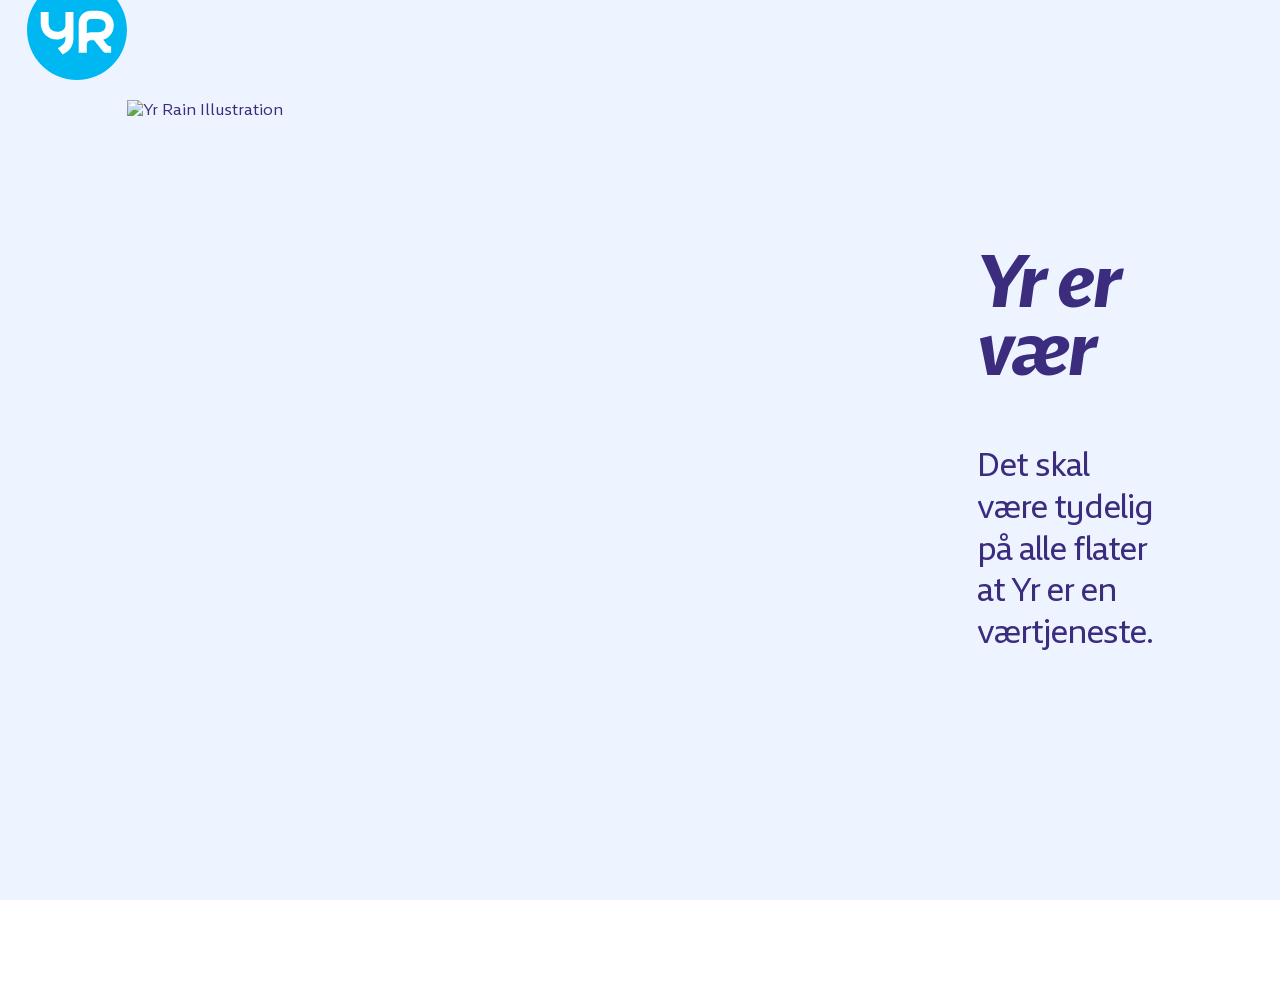
==== yr-design-principles/principle-01.html @ 10c40887 "update" ====
<!DOCTYPE html>
<html lang="no">

<head>
    <meta charset="UTF-8">
    <meta name="viewport" content="width=device-width, initial-scale=1.0">
    <title>Yr Designutforskning 3.0 - Designprinsipper (1: Yr er vær)</title>
    <style>
        @font-face {
            font-family: 'NRK Sans';
            src: url('fonts/NRKSansVariable.ttf') format('truetype');
            font-weight: 100 900;
            font-style: normal;
        }

        @font-face {
            font-family: 'NRK Sans';
            src: url('fonts/NRKSans-ExtraBoldItalic.ttf') format('truetype');
            font-weight: 800;
            font-style: italic;
        }

        :root {
            /* Poster 1: Vær */
            --bg-1: #EDF4FF;
            --text-1: #3B2C7E;

            --font-main: 'NRK Sans', -apple-system, sans-serif;
        }

        body,
        html {
            margin: 0;
            padding: 0;
            font-family: var(--font-main);
            height: 100vh;
            width: 100vw;
            overflow: hidden;
        }

        .poster-section {
            width: 100vw;
            height: 100vh;
            display: flex;
            justify-content: center;
            align-items: center;
            position: relative;
            background-color: var(--bg-1);
            color: var(--text-1);
        }

        .container {
            width: 1920px;
            height: 1080px;
            transform-origin: center;
            transform: scale(min(calc(100vw / 1920), calc(100vh / 1080)));
            display: flex;
            position: relative;
        }

        /* Logo */
        .logo-container {
            position: absolute;
            top: 70px;
            left: 70px;
            z-index: 10;
        }

        .yr-logo-svg {
            width: 100px;
            height: 100px;
        }

        /* Layout */
        .content {
            display: flex;
            width: 100%;
            height: 100%;
            align-items: center;
            padding: 0 170px;
            gap: 150px;
        }

        .illustration-side {
            width: 700px;
            height: 700px;
            flex-shrink: 0;
            display: flex;
            justify-content: center;
            align-items: center;
            position: relative;
        }

        .illustration-side img {
            width: 100%;
            height: 100%;
            object-fit: contain;
        }

        .text-side {
            flex: 1;
            display: flex;
            flex-direction: column;
            justify-content: center;
            max-width: 730px;
        }

        .title {
            font-size: 72px;
            font-weight: 800;
            font-style: italic;
            margin: 0 0 60px 0;
            line-height: 0.95;
            letter-spacing: -2px;
            text-box-edge: cap alphabetic;
            text-box-trim: trim-both;
        }

        .description {
            font-size: 32px;
            font-weight: 450;
            letter-spacing: -1px;
            line-height: 1.3;
            margin: 0;
        }

        p.description+p.description {
            margin-top: 60px;
        }
    </style>
</head>

<body>
    <!-- Poster 1: Yr er vær -->
    <section class="poster-section">
        <div class="container">
            <div class="logo-container">
                <img src="svg/Logo.svg" alt="Yr Logo" class="yr-logo-svg">
            </div>
            <div class="content">
                <div class="illustration-side">
                    <img src="svg/rain.svg" alt="Yr Rain Illustration">
                </div>
                <div class="text-side">
                    <h1 class="title">Yr er vær</h1>
                    <p class="description">
                        Det skal være tydelig på alle flater at Yr er en værtjeneste.
                    </p>
                </div>
            </div>
        </div>
    </section>
</body>

</html>
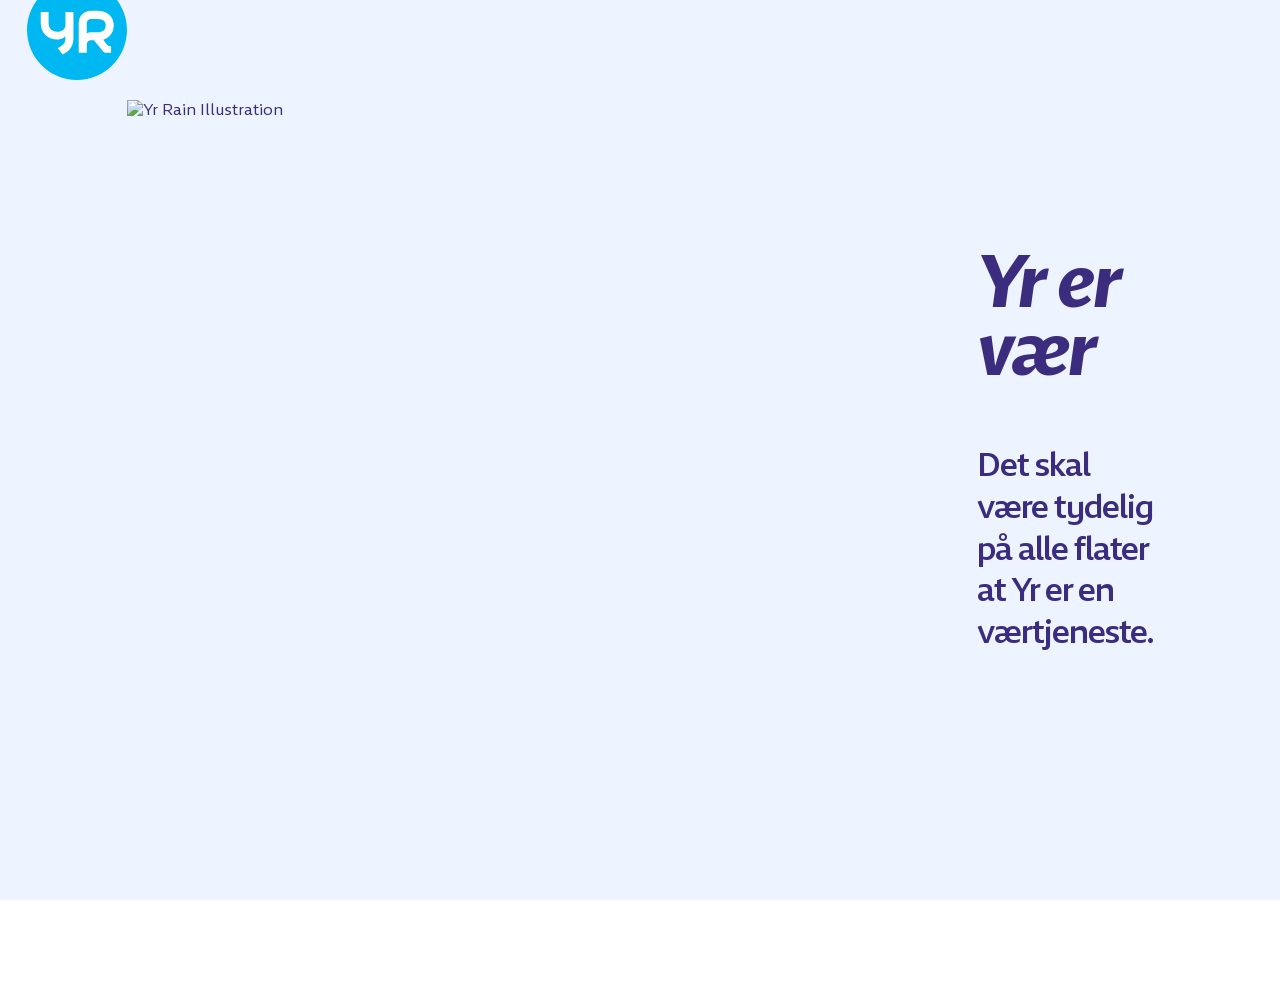
==== commit 55da6b7f: "update" ====
--- a/yr-design-principles/principle-01.html
+++ b/yr-design-principles/principle-01.html
@@ -118,7 +118,7 @@
 
         .description {
             font-size: 32px;
-            font-weight: 450;
+            font-weight: 600;
             letter-spacing: -1px;
             line-height: 1.3;
             margin: 0;
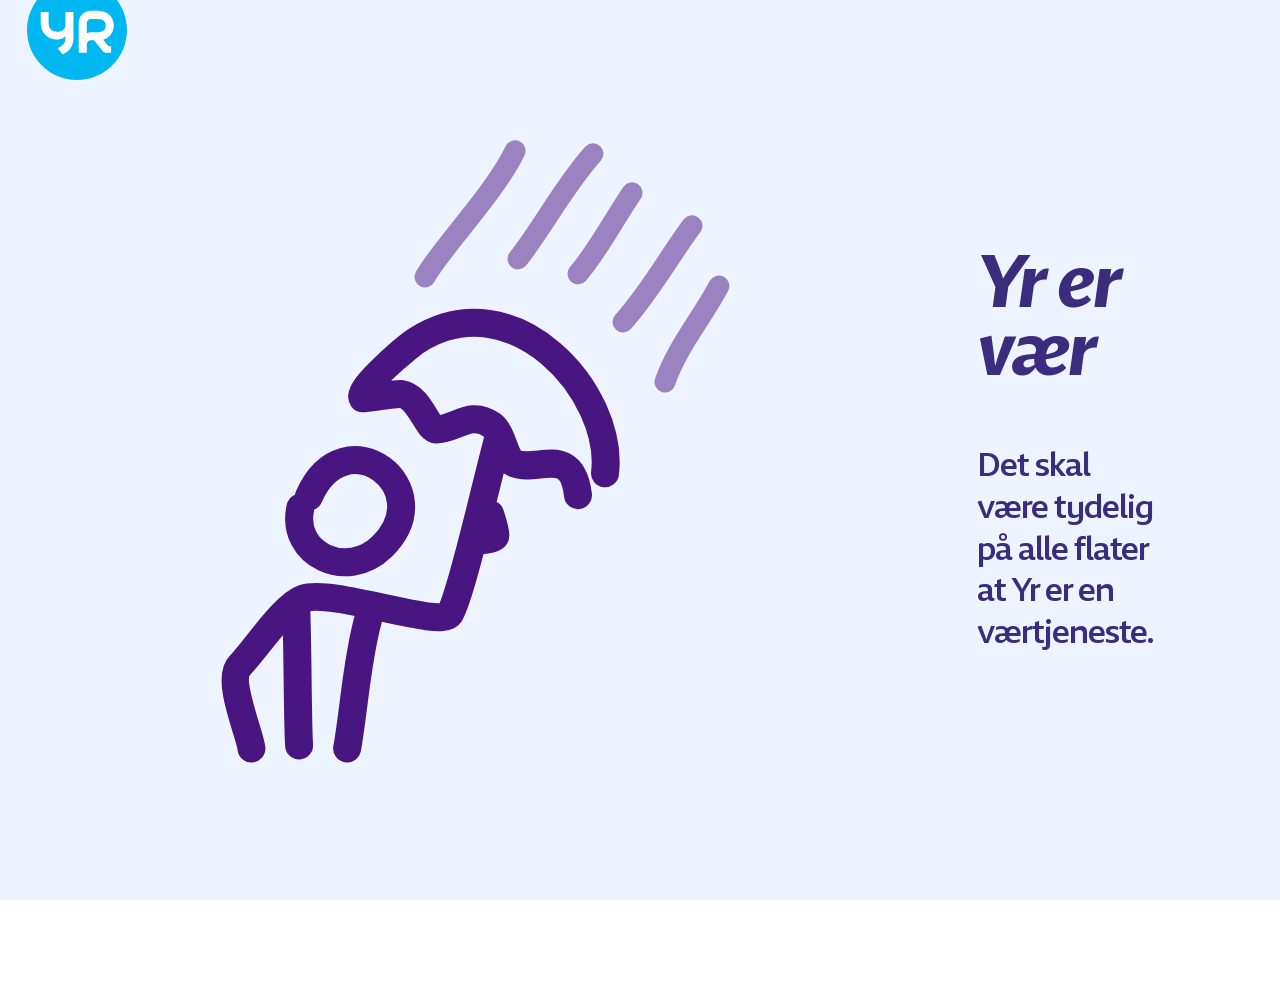
==== commit abf99a9b: "update" ====
--- a/yr-design-principles/principle-01.html
+++ b/yr-design-principles/principle-01.html
@@ -102,7 +102,7 @@
             display: flex;
             flex-direction: column;
             justify-content: center;
-            max-width: 730px;
+            max-width: 720px;
         }
 
         .title {
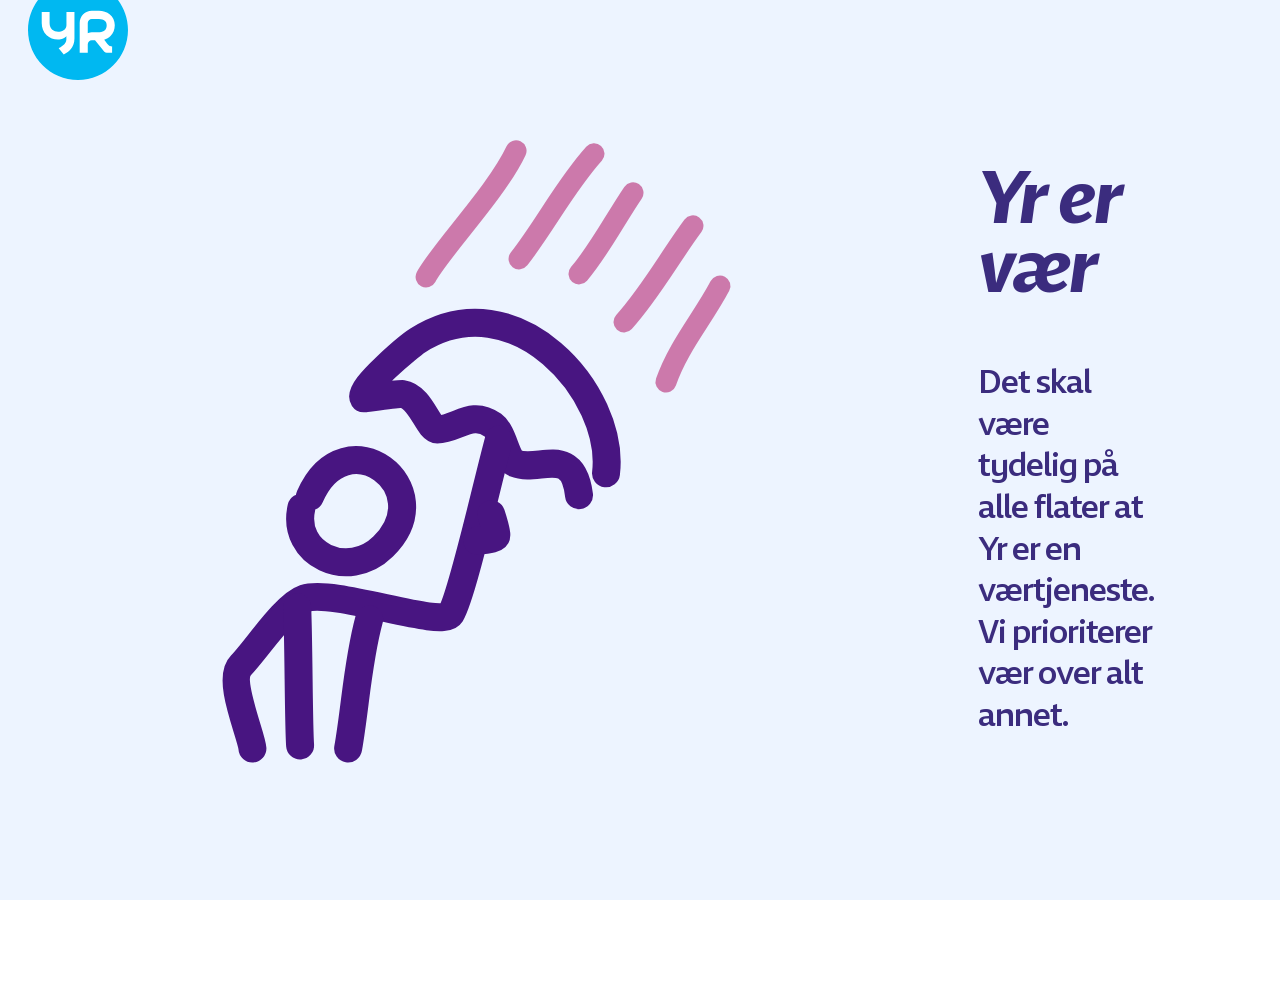
==== commit 841f9a90: "Update principle-01.html" ====
--- a/yr-design-principles/principle-01.html
+++ b/yr-design-principles/principle-01.html
@@ -144,7 +144,7 @@
                 <div class="text-side">
                     <h1 class="title">Yr er vær</h1>
                     <p class="description">
-                        Det skal være tydelig på alle flater at Yr er en værtjeneste.
+                        Det skal være tydelig på alle flater at Yr er en værtjeneste. Vi prioriterer vær over alt annet.
                     </p>
                 </div>
             </div>
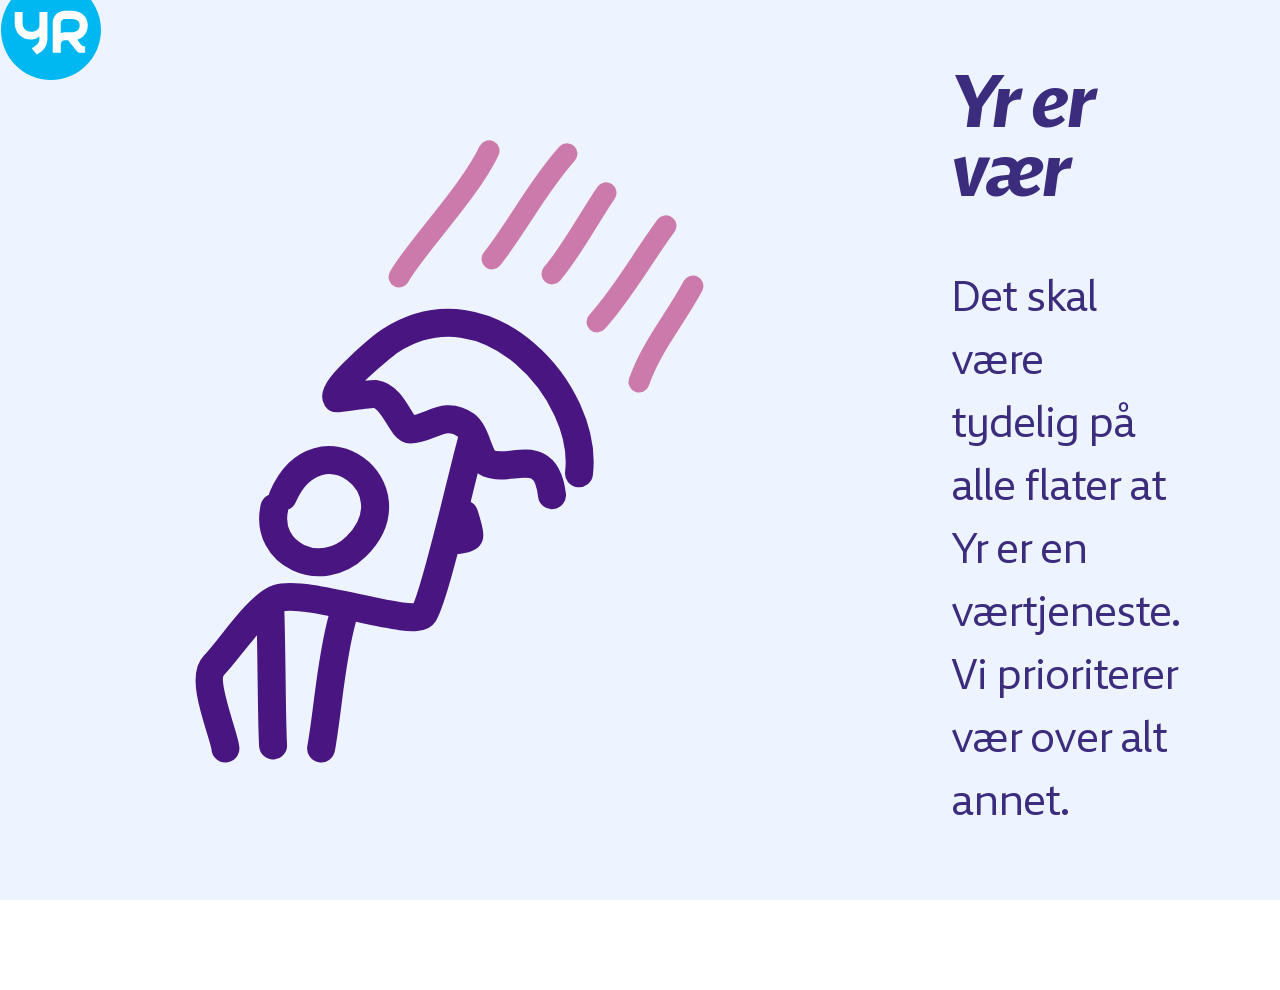
==== commit 8957ce8f: "update" ====
--- a/yr-design-principles/principle-01.html
+++ b/yr-design-principles/principle-01.html
@@ -117,10 +117,10 @@
         }
 
         .description {
-            font-size: 32px;
-            font-weight: 600;
+            font-size: 42px;
+            font-weight: 400;
             letter-spacing: -1px;
-            line-height: 1.3;
+            line-height: 1.5;
             margin: 0;
         }
 
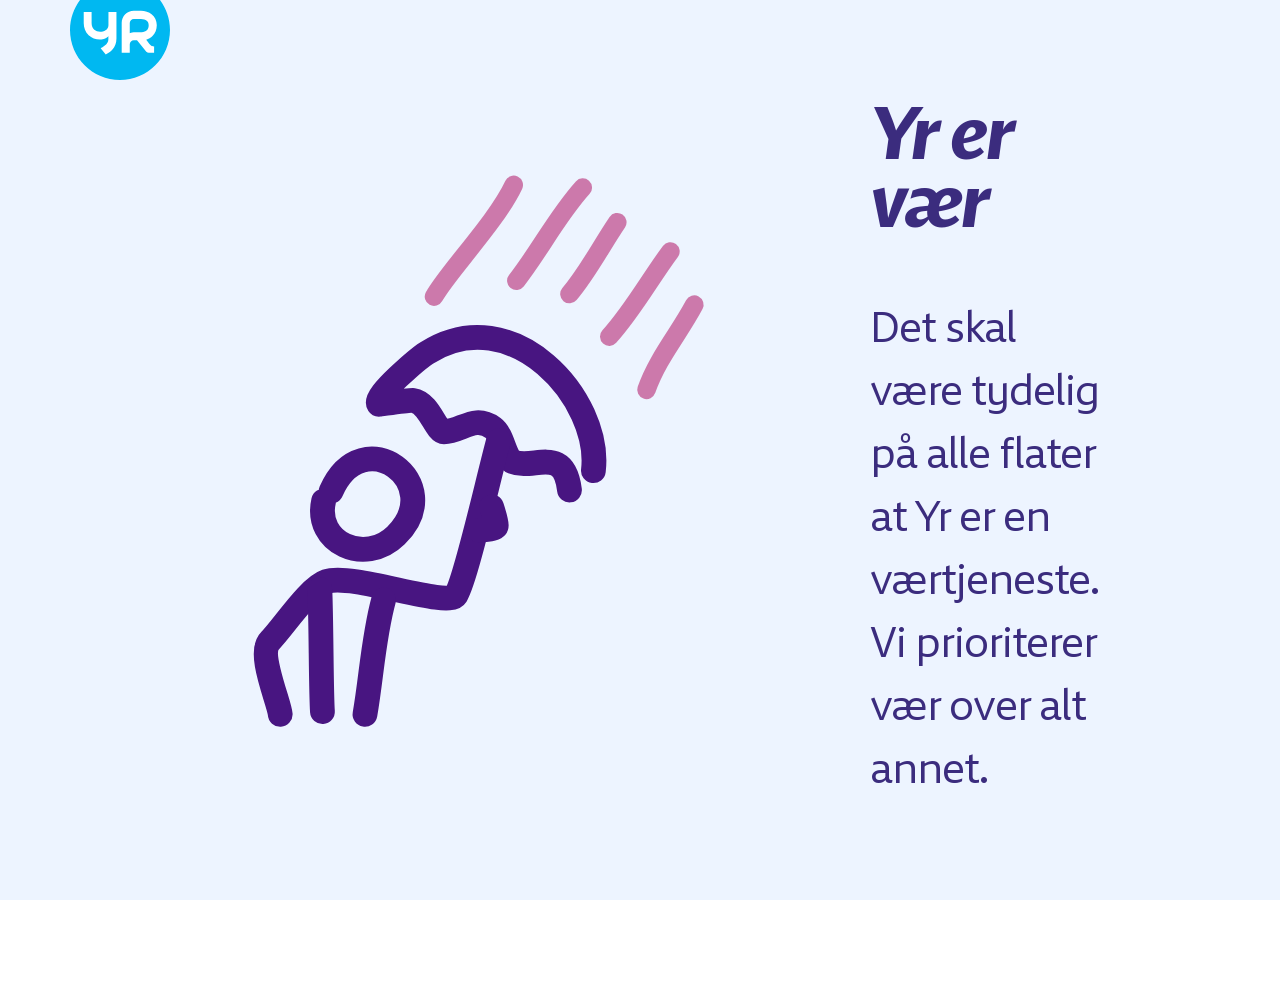
==== commit 46139d6a: "update" ====
--- a/yr-design-principles/principle-01.html
+++ b/yr-design-principles/principle-01.html
@@ -78,12 +78,12 @@
             height: 100%;
             align-items: center;
             padding: 0 170px;
-            gap: 150px;
+            gap: 80px;
         }
 
         .illustration-side {
-            width: 700px;
-            height: 700px;
+            width: 620px;
+            height: 620px;
             flex-shrink: 0;
             display: flex;
             justify-content: center;
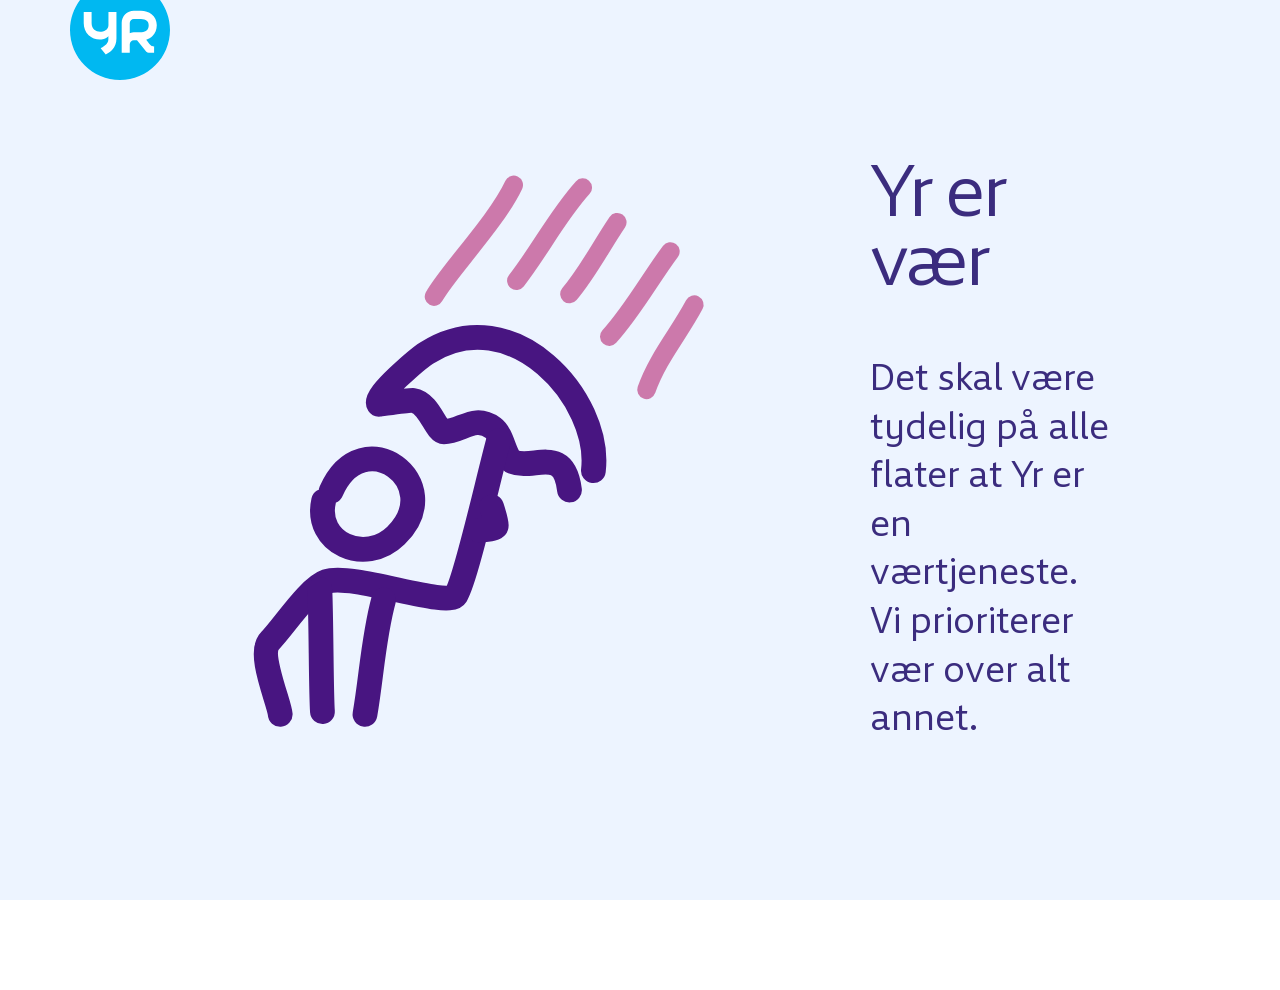
==== commit c4051697: "update" ====
--- a/yr-design-principles/principle-01.html
+++ b/yr-design-principles/principle-01.html
@@ -107,8 +107,7 @@
 
         .title {
             font-size: 72px;
-            font-weight: 800;
-            font-style: italic;
+            font-weight: 380;
             margin: 0 0 60px 0;
             line-height: 0.95;
             letter-spacing: -2px;
@@ -117,10 +116,9 @@
         }
 
         .description {
-            font-size: 42px;
+            font-size: 36px;
             font-weight: 400;
-            letter-spacing: -1px;
-            line-height: 1.5;
+            line-height: 1.35;
             margin: 0;
         }
 
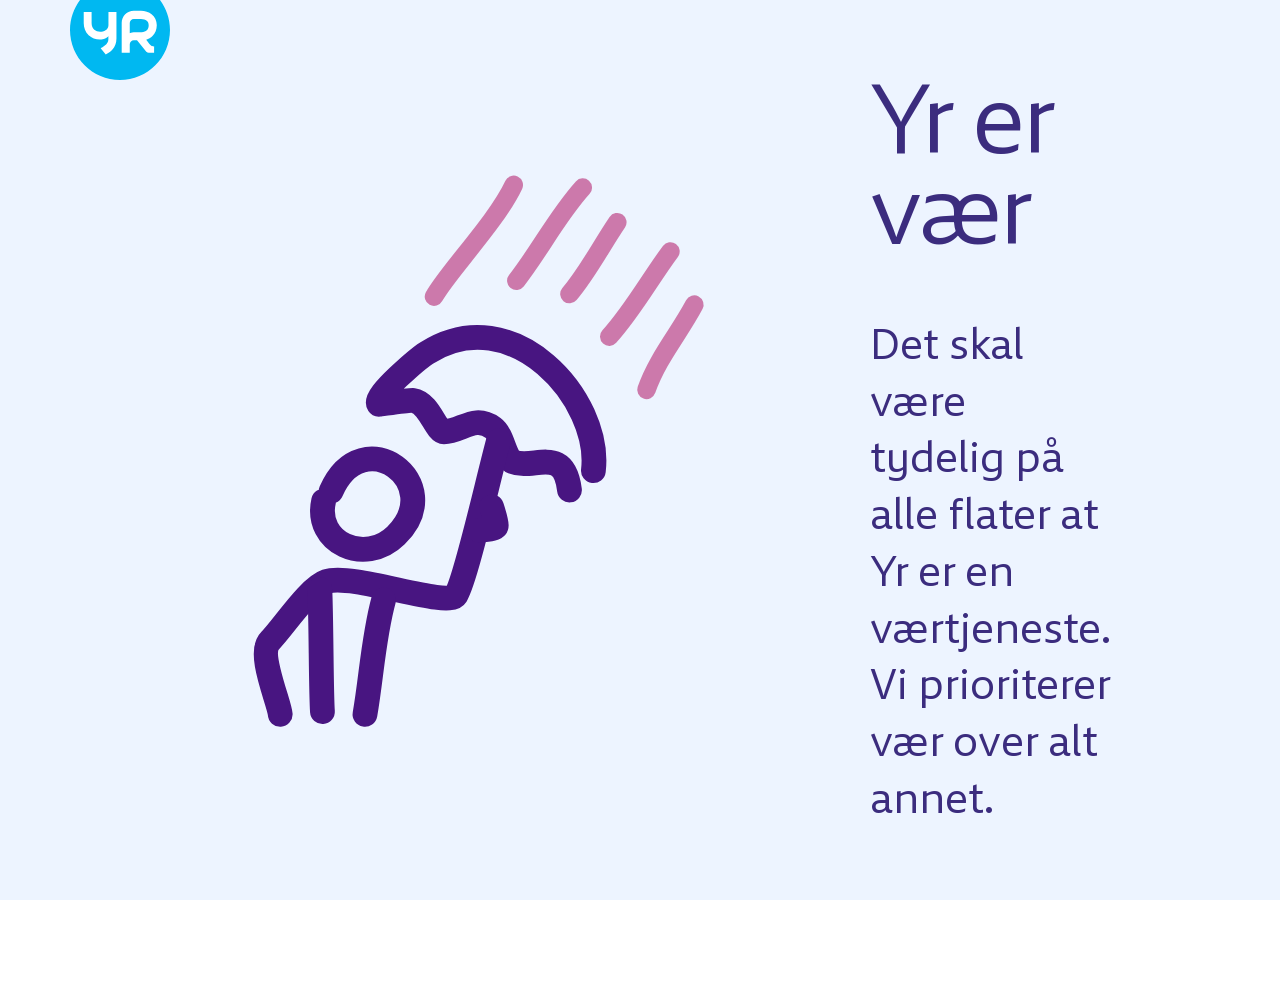
==== commit 7ce9ccf3: "update" ====
--- a/yr-design-principles/principle-01.html
+++ b/yr-design-principles/principle-01.html
@@ -5,125 +5,11 @@
     <meta charset="UTF-8">
     <meta name="viewport" content="width=device-width, initial-scale=1.0">
     <title>Yr Designutforskning 3.0 - Designprinsipper (1: Yr er vær)</title>
+    <link rel="stylesheet" href="styles.css">
     <style>
-        @font-face {
-            font-family: 'NRK Sans';
-            src: url('fonts/NRKSansVariable.ttf') format('truetype');
-            font-weight: 100 900;
-            font-style: normal;
-        }
-
-        @font-face {
-            font-family: 'NRK Sans';
-            src: url('fonts/NRKSans-ExtraBoldItalic.ttf') format('truetype');
-            font-weight: 800;
-            font-style: italic;
-        }
-
         :root {
-            /* Poster 1: Vær */
-            --bg-1: #EDF4FF;
-            --text-1: #3B2C7E;
-
-            --font-main: 'NRK Sans', -apple-system, sans-serif;
-        }
-
-        body,
-        html {
-            margin: 0;
-            padding: 0;
-            font-family: var(--font-main);
-            height: 100vh;
-            width: 100vw;
-            overflow: hidden;
-        }
-
-        .poster-section {
-            width: 100vw;
-            height: 100vh;
-            display: flex;
-            justify-content: center;
-            align-items: center;
-            position: relative;
-            background-color: var(--bg-1);
-            color: var(--text-1);
-        }
-
-        .container {
-            width: 1920px;
-            height: 1080px;
-            transform-origin: center;
-            transform: scale(min(calc(100vw / 1920), calc(100vh / 1080)));
-            display: flex;
-            position: relative;
-        }
-
-        /* Logo */
-        .logo-container {
-            position: absolute;
-            top: 70px;
-            left: 70px;
-            z-index: 10;
-        }
-
-        .yr-logo-svg {
-            width: 100px;
-            height: 100px;
-        }
-
-        /* Layout */
-        .content {
-            display: flex;
-            width: 100%;
-            height: 100%;
-            align-items: center;
-            padding: 0 170px;
-            gap: 80px;
-        }
-
-        .illustration-side {
-            width: 620px;
-            height: 620px;
-            flex-shrink: 0;
-            display: flex;
-            justify-content: center;
-            align-items: center;
-            position: relative;
-        }
-
-        .illustration-side img {
-            width: 100%;
-            height: 100%;
-            object-fit: contain;
-        }
-
-        .text-side {
-            flex: 1;
-            display: flex;
-            flex-direction: column;
-            justify-content: center;
-            max-width: 720px;
-        }
-
-        .title {
-            font-size: 72px;
-            font-weight: 380;
-            margin: 0 0 60px 0;
-            line-height: 0.95;
-            letter-spacing: -2px;
-            text-box-edge: cap alphabetic;
-            text-box-trim: trim-both;
-        }
-
-        .description {
-            font-size: 36px;
-            font-weight: 400;
-            line-height: 1.35;
-            margin: 0;
-        }
-
-        p.description+p.description {
-            margin-top: 60px;
+            --poster-bg: #EDF4FF;
+            --poster-text: #3B2C7E;
         }
     </style>
 </head>
--- a/yr-design-principles/styles.css
+++ b/yr-design-principles/styles.css
@@ -0,0 +1,113 @@
+@font-face {
+    font-family: 'NRK Sans';
+    src: url('fonts/NRKSansVariable.ttf') format('truetype');
+    font-weight: 100 900;
+    font-style: normal;
+}
+
+@font-face {
+    font-family: 'NRK Sans';
+    src: url('fonts/NRKSans-ExtraBoldItalic.ttf') format('truetype');
+    font-weight: 800;
+    font-style: italic;
+}
+
+:root {
+    --font-main: 'NRK Sans', -apple-system, sans-serif;
+}
+
+body,
+html {
+    margin: 0;
+    padding: 0;
+    font-family: var(--font-main);
+    height: 100vh;
+    width: 100vw;
+    overflow: hidden;
+}
+
+.poster-section {
+    width: 100vw;
+    height: 100vh;
+    display: flex;
+    justify-content: center;
+    align-items: center;
+    position: relative;
+    background-color: var(--poster-bg);
+    color: var(--poster-text);
+}
+
+.container {
+    width: 1920px;
+    height: 1080px;
+    transform-origin: center;
+    transform: scale(min(calc(100vw / 1920), calc(100vh / 1080)));
+    display: flex;
+    position: relative;
+}
+
+.logo-container {
+    position: absolute;
+    top: 70px;
+    left: 70px;
+    z-index: 10;
+}
+
+.yr-logo-svg {
+    width: 100px;
+    height: 100px;
+}
+
+.content {
+    display: flex;
+    width: 100%;
+    height: 100%;
+    align-items: center;
+    padding: 0 170px;
+    gap: 80px;
+}
+
+.illustration-side {
+    width: 620px;
+    height: 620px;
+    flex-shrink: 0;
+    display: flex;
+    justify-content: center;
+    align-items: center;
+    position: relative;
+}
+
+.illustration-side img {
+    width: 100%;
+    height: 100%;
+    object-fit: contain;
+}
+
+.text-side {
+    flex: 1;
+    display: flex;
+    flex-direction: column;
+    justify-content: center;
+    max-width: 720px;
+}
+
+.title {
+    font-size: 96px;
+    font-weight: 380;
+    margin: 0 0 60px 0;
+    line-height: 0.95;
+    letter-spacing: -2px;
+    text-box-edge: cap alphabetic;
+    text-box-trim: trim-both;
+}
+
+.description {
+    font-size: 42px;
+    font-weight: 400;
+    line-height: 1.35;
+    margin: 0;
+}
+
+p.description+p.description {
+    margin-top: 60px;
+}
